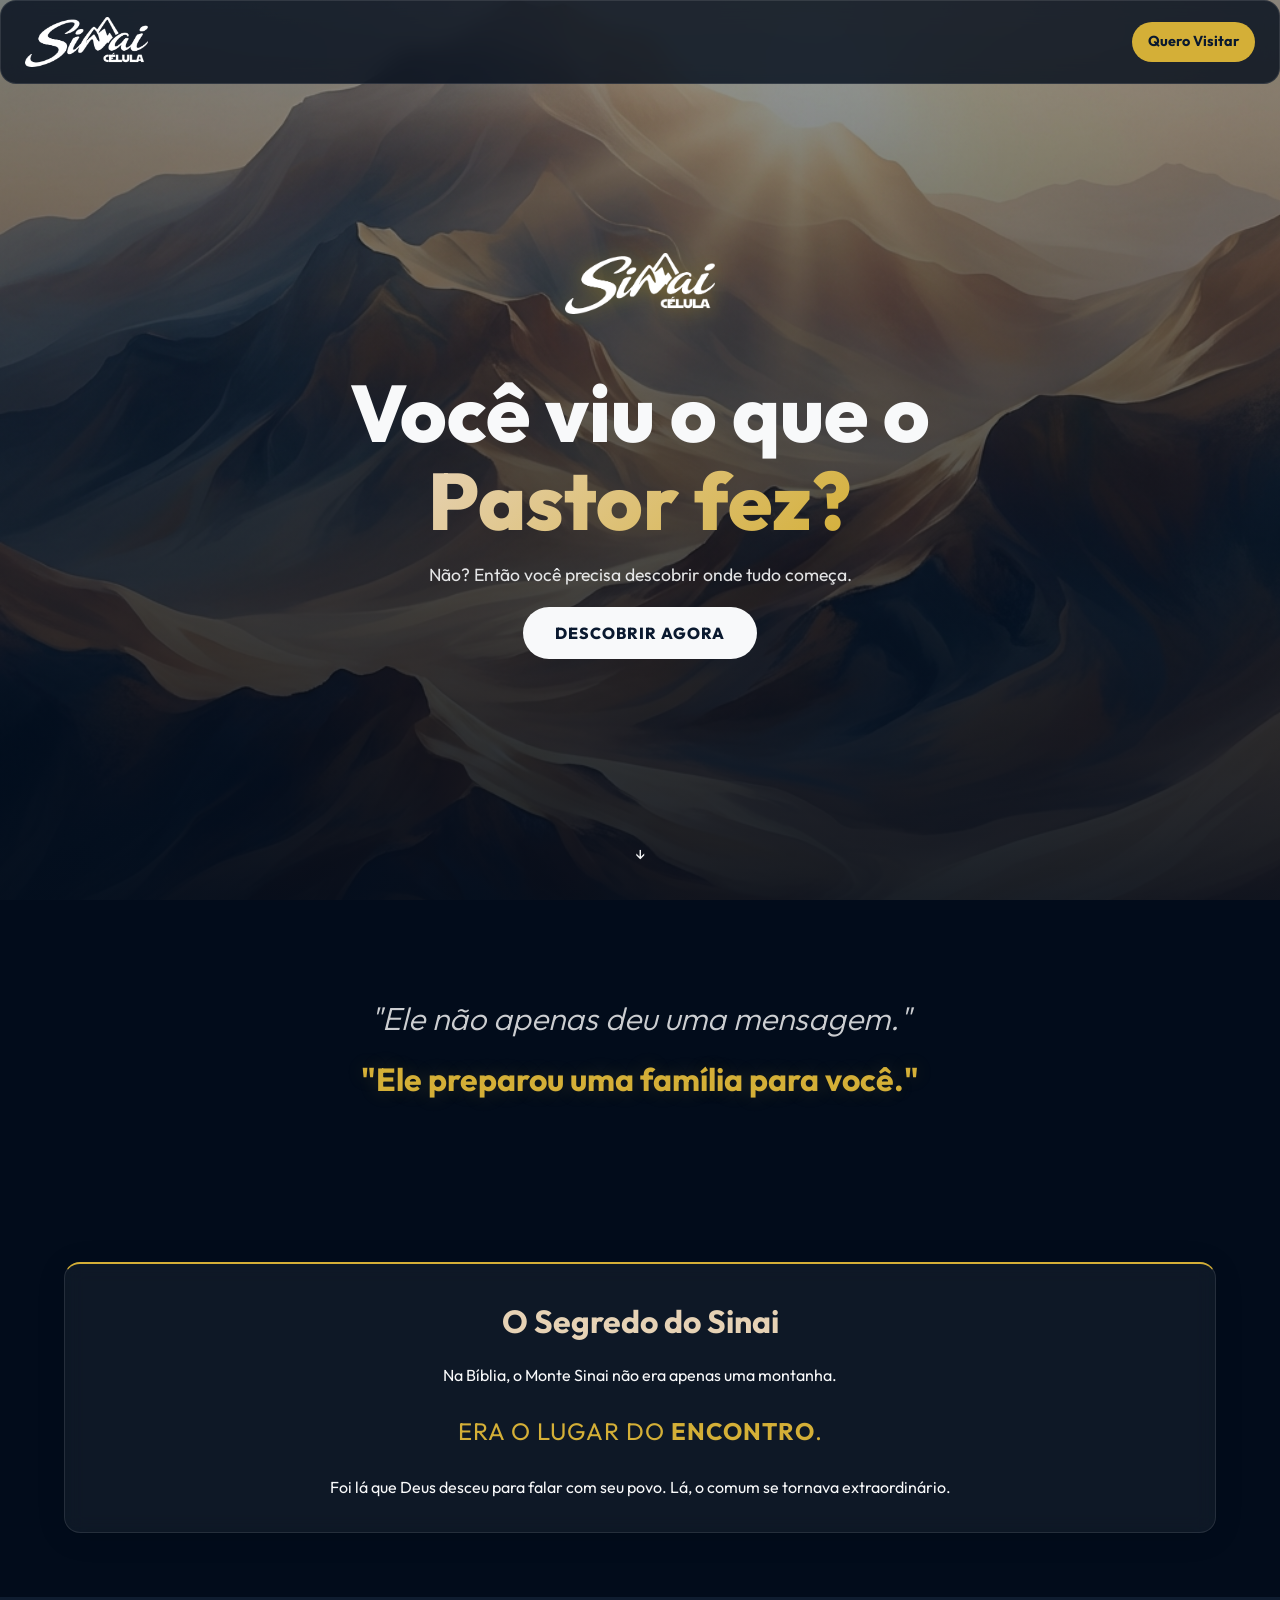
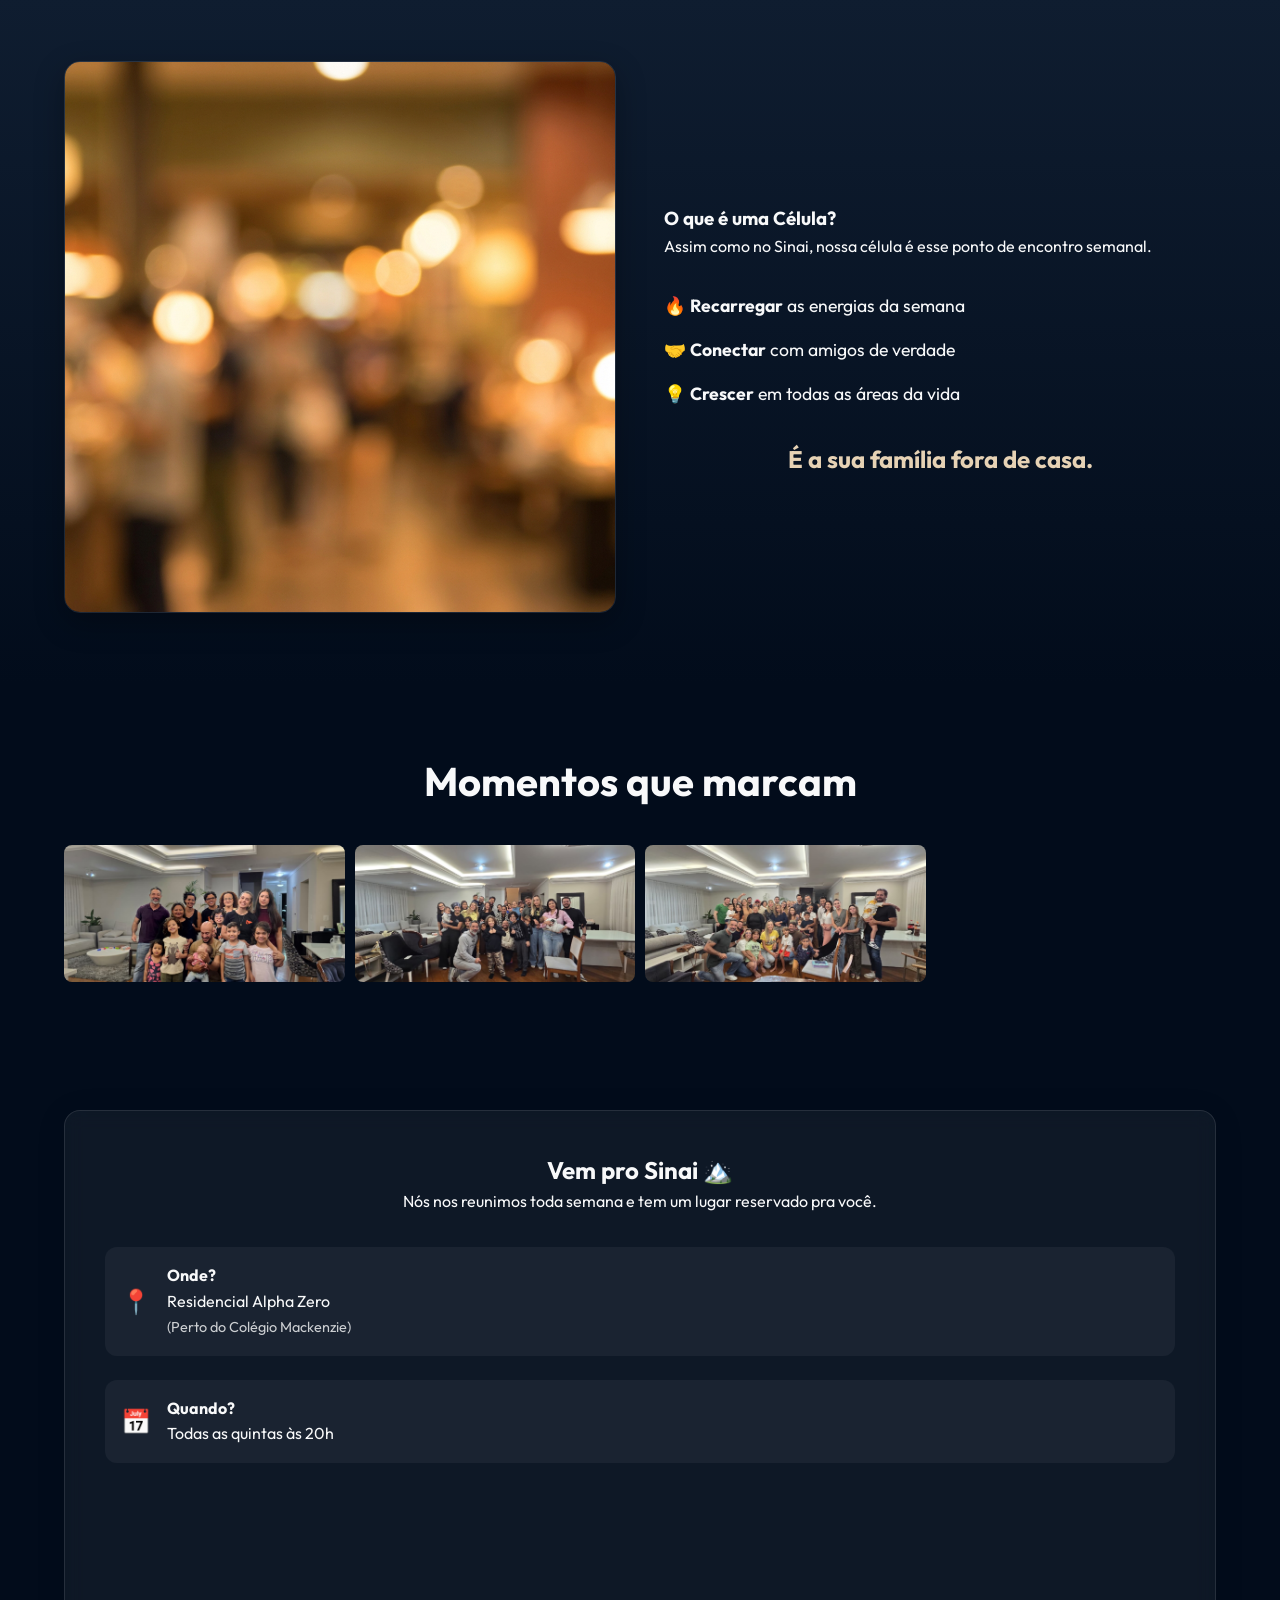
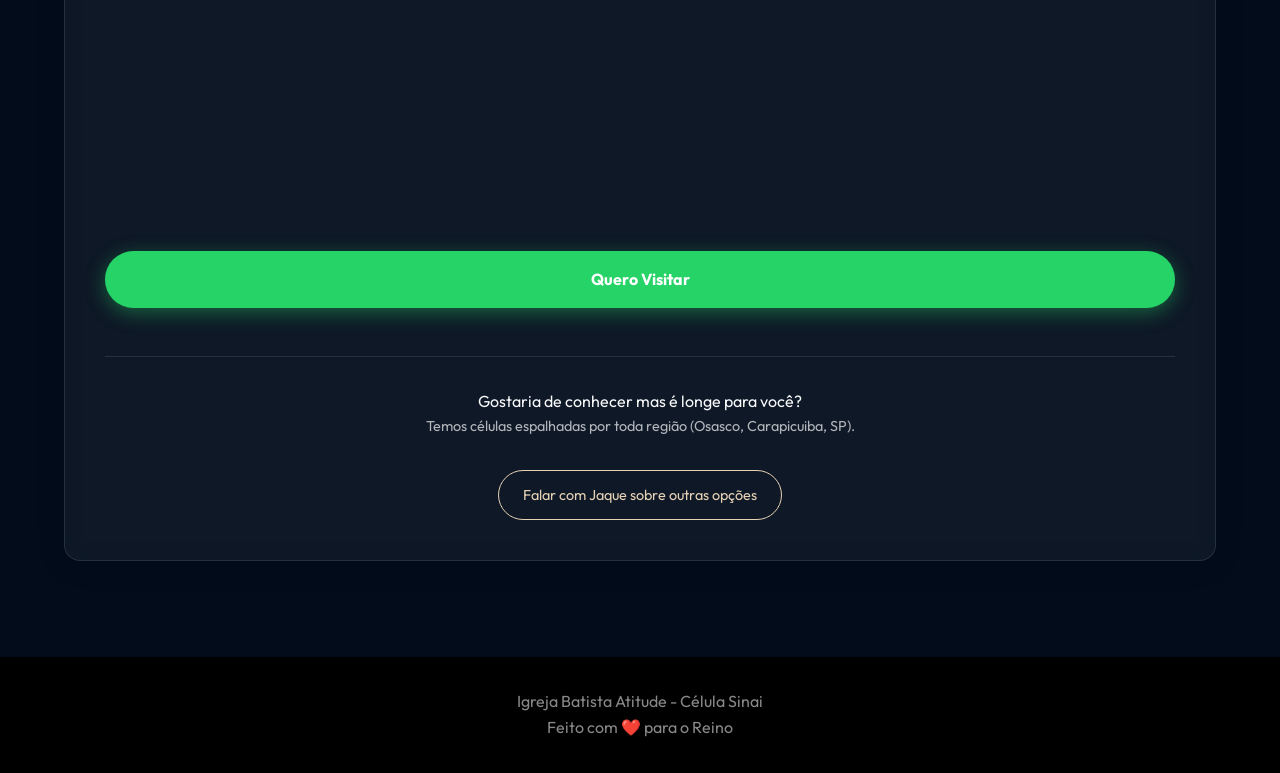
==== index.html @ a6bfd2cb "Initial commit: Sinai Website Project" ====
<!DOCTYPE html>
<html lang="pt-BR">

<head>
    <meta charset="UTF-8">
    <meta name="viewport" content="width=device-width, initial-scale=1.0">
    <title>Célula Sinai - Igreja Batista Atitude</title>

    <!-- Google Fonts -->
    <link rel="preconnect" href="https://fonts.googleapis.com">
    <link rel="preconnect" href="https://fonts.gstatic.com" crossorigin>
    <link href="https://fonts.googleapis.com/css2?family=Outfit:wght@300;400;600;800&display=swap" rel="stylesheet">

    <!-- CSS -->
    <link rel="stylesheet" href="style.css">
</head>

<body>

    <!-- Navigation -->
    <nav class="navbar glass">
        <div class="logo">
            <img src="assets/images/Logo_sinai_escuro-removebg-preview.png" alt="Sinai" class="nav-logo-img">
        </div>
        <a href="#" onclick="openContactModal()" class="btn-visit">Quero Visitar</a>
    </nav>

    <!-- Hero Section -->
    <header class="hero" id="home">
        <div class="hero-overlay"></div>
        <div class="hero-content">
            <!-- Logo in Hero for impact -->
            <img src="assets/images/Logo_sinai_escuro-removebg-preview.png" alt="Logo Sinai" class="hero-logo fade-in">

            <h1 class="fade-in delay-100">Você viu o que o <br> <span class="text-gradient">Pastor fez?</span></h1>
            <p class="fade-in delay-200">Não? Então você precisa descobrir onde tudo começa.</p>
            <div class="cta-group fade-in delay-300">
                <a href="#revelacao" class="btn-primary">Descobrir Agora</a>
            </div>
        </div>
        <div class="scroll-indicator">
            <span class="scroll-arrow">↓</span>
        </div>
    </header>

    <!-- The Reveal Section (New) -->
    <section id="revelacao" class="reveal-section text-center">
        <div class="container">
            <h2 class="reveal-text slide-up">"Ele não apenas deu uma mensagem."</h2>
            <h2 class="reveal-text highlight-gold slide-up delay-200">"Ele preparou uma família para você."</h2>
        </div>
    </section>

    <!-- Story Section -->
    <section class="story-section">
        <div class="container">
            <div class="card glass text-center slide-up">
                <h2>O Segredo do Sinai</h2>
                <p>Na Bíblia, o Monte Sinai não era apenas uma montanha.</p>
                <div class="highlight-text">Era o lugar do <strong>ENCONTRO</strong>.</div>
                <p>Foi lá que Deus desceu para falar com seu povo. Lá, o comum se tornava extraordinário.</p>
            </div>
        </div>
    </section>

    <!-- Concept Section -->
    <section class="concept-section">
        <div class="container">
            <div class="split-layout">
                <div class="image-wrapper slide-right">
                    <img src="assets/images/community-bg.png" alt="Comunidade acolhedora" class="rounded-img">
                </div>
                <div class="text-wrapper slide-left">
                    <h3>O que é uma Célula?</h3>
                    <p>Assim como no Sinai, nossa célula é esse ponto de encontro semanal.</p>
                    <ul class="feature-list">
                        <li>🔥 <strong>Recarregar</strong> as energias da semana</li>
                        <li>🤝 <strong>Conectar</strong> com amigos de verdade</li>
                        <li>💡 <strong>Crescer</strong> em todas as áreas da vida</li>
                    </ul>
                    <p class="final-punch">É a sua família fora de casa.</p>
                </div>
            </div>
        </div>
    </section>

    <!-- Gallery Section -->
    <section id="galeria" class="gallery-section">
        <div class="container">
            <h2 class="section-title">Momentos que marcam</h2>
            <div class="gallery-grid">
                <!-- Real Photos with Lightbox -->
                <div class="gallery-item" onclick="openLightbox(this.querySelector('img').src)">
                    <img src="assets/images/fotos/WhatsApp Image 2026-01-09 at 07.36.38.jpeg" alt="Momento Sinai">
                </div>
                <div class="gallery-item" onclick="openLightbox(this.querySelector('img').src)">
                    <img src="assets/images/fotos/WhatsApp Image 2026-01-23 at 00.08.09.jpeg" alt="Momento Sinai">
                </div>
                <div class="gallery-item" onclick="openLightbox(this.querySelector('img').src)">
                    <img src="assets/images/fotos/WhatsApp Image 2026-01-29 at 21.45.31.jpeg" alt="Momento Sinai">
                </div>
            </div>
        </div>
    </section>

    <!-- Call to Action / Info -->
    <section id="contato" class="info-section">
        <div class="container">
            <div class="card glass info-card">
                <h2>Vem pro Sinai 🏔️</h2>
                <p>Nós nos reunimos toda semana e tem um lugar reservado pra você.</p>

                <div class="info-details">
                    <div class="detail-item">
                        <span class="icon">📍</span>
                        <div>
                            <strong>Onde?</strong>
                            <p>Residencial Alpha Zero<br><span style="font-size: 0.9em; opacity: 0.8">(Perto do Colégio
                                    Mackenzie)</span></p>
                        </div>
                    </div>
                    <div class="detail-item">
                        <span class="icon">📅</span>
                        <div>
                            <strong>Quando?</strong>
                            <p>Todas as quintas às 20h</p>
                        </div>
                    </div>
                </div>

                <!-- Google Maps Embed -->
                <div class="map-container fade-in">
                    <iframe
                        src="https://maps.google.com/maps?q=-23.486076214986138,-46.83872260079768&hl=pt-br&z=16&output=embed"
                        width="100%" height="300" style="border:0; border-radius: 12px; margin-bottom: 2rem;"
                        allowfullscreen="" loading="lazy"></iframe>
                </div>

                <a href="#" onclick="openContactModal()" class="btn-whatsapp">
                    Quero Visitar
                </a>

                <!-- Other Locations -->
                <div class="other-locations">
                    <p>Gostaria de conhecer mas é longe para você?</p>
                    <p class="small-text">Temos células espalhadas por toda região (Osasco, Carapicuiba, SP).</p>
                    <a href="https://wa.me/5561984017019?text=Gostaria%20de%20conhecer%20uma%20celula%2C%20mas%20a%20Sinai%20fica%20longe%20para%20mim%2C%20quais%20s%C3%A3o%20as%20outras%20op%C3%A7%C3%B5es%3F"
                        class="btn-secondary">
                        Falar com Jaque sobre outras opções
                    </a>
                </div>
            </div>
        </div>
    </section>

    <footer>
        <div class="container">
            <p>Igreja Batista Atitude - Célula Sinai</p>
            <p class="small">Feito com ❤️ para o Reino</p>
        </div>
    </footer>

    <!-- Modals -->
    <div id="contactModal" class="modal">
        <div class="modal-content glass">
            <span class="close" onclick="closeContactModal()">&times;</span>
            <h3 style="margin-bottom: 1rem; color: var(--primary-gold);">Escolha com quem falar:</h3>
            <div class="contact-list">
                <a href="https://wa.me/5551989107969?text=Ol%C3%A1%2C%20gostaria%20de%20conhecer%20a%20celula%20Sinai%21"
                    class="contact-btn">Maicon</a>
                <a href="https://wa.me/5551991859755?text=Ol%C3%A1%2C%20gostaria%20de%20conhecer%20a%20celula%20Sinai%21"
                    class="contact-btn">Bruna</a>
                <a href="https://wa.me/5561999097477?text=Ol%C3%A1%2C%20gostaria%20de%20conhecer%20a%20celula%20Sinai%21"
                    class="contact-btn">Roberto</a>
                <a href="https://wa.me/5561984017019?text=Ol%C3%A1%2C%20gostaria%20de%20conhecer%20a%20celula%20Sinai%21"
                    class="contact-btn">Jaque</a>
            </div>
        </div>
    </div>

    <div id="lightbox" class="lightbox" onclick="closeLightbox()">
        <span class="close" style="top: 20px; right: 30px; font-size: 40px; color: white;">&times;</span>
        <img class="lightbox-content" id="lightbox-img">
    </div>

    <script src="script.js"></script>
</body>

</html>
---- style.css ----
:root {
    /* Color Palette */
    --primary-gold: #D4AF37;
    /* Gold/Sand */
    --primary-sand: #E6D2B5;
    --dark-blue: #0A192F;
    /* Deep Night Sky */
    --dark-bg: #020c1b;
    /* Almost black */
    --light-text: #F8F9FA;
    --glass-bg: rgba(255, 255, 255, 0.05);
    --glass-border: rgba(255, 255, 255, 0.1);

    --font-main: 'Outfit', sans-serif;
}

* {
    margin: 0;
    padding: 0;
    box-sizing: border-box;
}

body {
    font-family: var(--font-main);
    background-color: var(--dark-bg);
    color: var(--light-text);
    line-height: 1.6;
    overflow-x: hidden;
}

/* Utilities */
.container {
    padding: 0 1.5rem;
    max-width: 1200px;
    margin: 0 auto;
}

.text-gradient {
    background: linear-gradient(135deg, var(--primary-sand), var(--primary-gold));
    -webkit-background-clip: text;
    -webkit-text-fill-color: transparent;
}

.glass {
    background: var(--glass-bg);
    backdrop-filter: blur(10px);
    -webkit-backdrop-filter: blur(10px);
    border: 1px solid var(--glass-border);
    border-radius: 16px;
    box-shadow: 0 4px 30px rgba(0, 0, 0, 0.1);
}

/* Navbar */
.navbar {
    position: fixed;
    top: 0;
    width: 100%;
    padding: 1rem 1.5rem;
    display: flex;
    justify-content: space-between;
    align-items: center;
    z-index: 1000;
    background: rgba(2, 12, 27, 0.8);
    /* Slightly darker for legibility */
    border-bottom: 1px solid var(--glass-border);
}

/* Logo Container Safety */
.logo {
    display: flex;
    align-items: center;
    max-width: 200px;
}

.nav-logo-img {
    height: 50px;
    /* Fixed height for navbar */
    width: auto;
    object-fit: contain;
}

.btn-visit {
    background: var(--primary-gold);
    color: var(--dark-blue);
    padding: 0.5rem 1rem;
    border-radius: 50px;
    text-decoration: none;
    font-weight: 700;
    font-size: 0.9rem;
    transition: transform 0.2s;
}

.btn-visit:hover {
    transform: scale(1.05);
}

/* Hero Section */
.hero {
    height: 100vh;
    width: 100%;
    background-image: url('assets/images/hero-bg.png');
    background-size: cover;
    background-position: center;
    position: relative;
    display: flex;
    flex-direction: column;
    justify-content: center;
    align-items: center;
    text-align: center;
    padding: 0 1rem;
}

.hero-logo {
    max-width: 150px;
    margin-bottom: 3rem;
    filter: drop-shadow(0 0 10px rgba(255, 215, 0, 0.3));
}

.hero-overlay {
    position: absolute;
    top: 0;
    left: 0;
    width: 100%;
    height: 100%;
    background: linear-gradient(to bottom, rgba(2, 12, 27, 0.4), rgba(2, 12, 27, 0.9));
    z-index: 1;
}

.hero-content {
    position: relative;
    z-index: 2;
    max-width: 800px;
    /* Increased for logo space */
}

/* Removed .badge as it's replaced by logo */

.hero h1 {
    font-size: 3rem;
    line-height: 1.1;
    margin-bottom: 1rem;
    font-weight: 800;
}

.hero p {
    font-size: 1.1rem;
    opacity: 0.9;
    margin-bottom: 2rem;
}

.btn-primary {
    background: var(--light-text);
    color: var(--dark-blue);
    padding: 1rem 2rem;
    border-radius: 50px;
    text-decoration: none;
    font-weight: 800;
    text-transform: uppercase;
    letter-spacing: 1px;
    transition: all 0.3s ease;
}

.btn-primary:active {
    transform: scale(0.95);
}

.scroll-indicator {
    position: absolute;
    bottom: 2rem;
    z-index: 2;
    animation: bounce 2s infinite;
}

@keyframes bounce {

    0%,
    20%,
    50%,
    80%,
    100% {
        transform: translateY(0);
    }

    40% {
        transform: translateY(-10px);
    }

    60% {
        transform: translateY(-5px);
    }
}

/* Sections */
section {
    padding: 4rem 0;
}

/* Reveal Section (New) */
.reveal-section {
    padding: 6rem 0;
    background: var(--dark-bg);
}

.reveal-text {
    font-size: 2rem;
    font-weight: 300;
    line-height: 1.4;
    font-style: italic;
    color: rgba(255, 255, 255, 0.8);
}

.highlight-gold {
    color: var(--primary-gold);
    font-weight: 700;
    font-style: normal;
    display: block;
    margin-top: 1rem;
    text-shadow: 0 0 20px rgba(212, 175, 55, 0.2);
}

.story-section .card {
    padding: 2rem;
    border-top: 2px solid var(--primary-gold);
}

.story-section h2 {
    font-size: 2rem;
    margin-bottom: 1rem;
    color: var(--primary-sand);
}

.highlight-text {
    font-size: 1.5rem;
    margin: 1.5rem 0;
    color: var(--primary-gold);
    text-transform: uppercase;
    letter-spacing: 1px;
}

/* Concept Section */
.concept-section {
    background: linear-gradient(to top, var(--dark-bg), #0f1d30);
}

.rounded-img {
    width: 100%;
    border-radius: 16px;
    box-shadow: 0 10px 30px rgba(0, 0, 0, 0.3);
    border: 1px solid var(--glass-border);
}

.feature-list {
    list-style: none;
    margin: 2rem 0;
}

.feature-list li {
    margin-bottom: 1rem;
    font-size: 1.1rem;
}

.final-punch {
    font-size: 1.5rem;
    font-weight: 700;
    text-align: center;
    margin-top: 2rem;
    color: var(--primary-sand);
}

/* Gallery */
.gallery-grid {
    display: grid;
    grid-template-columns: repeat(2, 1fr);
    gap: 10px;
    margin-top: 2rem;
}

.gallery-item img {
    width: 100%;
    height: 100%;
    object-fit: cover;
    border-radius: 8px;
    transition: transform 0.3s;
}

.gallery-item img:hover {
    transform: scale(1.02);
}

.section-title {
    text-align: center;
    font-size: 2.5rem;
    margin-bottom: 2rem;
    color: var(--light-text);
}

.caption {
    margin-top: 1rem;
    opacity: 0.7;
    font-style: italic;
}

.text-center {
    text-align: center;
}

/* Info Section */
.info-section {
    padding-bottom: 6rem;
}

.info-card {
    padding: 2.5rem;
    text-align: center;
}

.info-details {
    margin: 2rem 0;
    text-align: left;
}

.detail-item {
    display: flex;
    align-items: center;
    gap: 1rem;
    margin-bottom: 1.5rem;
    padding: 1rem;
    background: rgba(255, 255, 255, 0.05);
    border-radius: 12px;
}

.icon {
    font-size: 1.5rem;
}

.btn-whatsapp {
    display: block;
    width: 100%;
    background: #25D366;
    color: white;
    padding: 1rem;
    border-radius: 50px;
    text-decoration: none;
    font-weight: 700;
    margin-top: 1rem;
    box-shadow: 0 5px 20px rgba(37, 211, 102, 0.4);
}

/* Footer */
footer {
    padding: 2rem;
    text-align: center;
    background: #000;
    color: #888;
}

/* Animations */
.fade-in {
    opacity: 0;
    transform: translateY(20px);
    transition: all 0.8s ease-out;
}

.slide-up {
    opacity: 0;
    transform: translateY(40px);
    transition: all 0.8s ease-out;
}

.slide-right {
    opacity: 0;
    transform: translateX(-50px);
    transition: all 0.8s ease-out;
}

.slide-left {
    opacity: 0;
    transform: translateX(50px);
    transition: all 0.8s ease-out;
}

.visible {
    opacity: 1;
    transform: translateY(0) translateX(0);
}

.delay-100 {
    transition-delay: 0.1s;
}

.delay-200 {
    transition-delay: 0.2s;
}

.delay-300 {
    transition-delay: 0.3s;
}

/* Responsive Desktop Tweaks */
@media (min-width: 768px) {
    .hero h1 {
        font-size: 5rem;
    }

    .split-layout {
        display: grid;
        grid-template-columns: 1fr 1fr;
        gap: 3rem;
        align-items: center;
    }

    .gallery-grid {
        grid-template-columns: repeat(4, 1fr);
    }
}

/* Modals */
.modal {
    display: none;
    position: fixed;
    z-index: 2000;
    left: 0;
    top: 0;
    width: 100%;
    height: 100%;
    background-color: rgba(0, 0, 0, 0.8);
    align-items: center;
    justify-content: center;
}

.modal-content {
    background: #0f1d30;
    padding: 2rem;
    width: 90%;
    max-width: 400px;
    text-align: center;
    position: relative;
    border: 1px solid var(--primary-gold);
}

.close {
    position: absolute;
    top: 10px;
    right: 20px;
    color: #aaa;
    font-size: 28px;
    font-weight: bold;
    cursor: pointer;
}

.contact-list {
    display: flex;
    flex-direction: column;
    gap: 1rem;
    margin-top: 1.5rem;
}

.contact-btn {
    display: block;
    background: var(--primary-gold);
    color: var(--dark-blue);
    padding: 0.8rem;
    border-radius: 8px;
    text-decoration: none;
    font-weight: 700;
    transition: transform 0.2s;
}

.contact-btn:hover {
    transform: scale(1.02);
}

/* Lightbox */
.lightbox {
    display: none;
    position: fixed;
    z-index: 3000;
    padding-top: 50px;
    left: 0;
    top: 0;
    width: 100%;
    height: 100%;
    background-color: rgba(0, 0, 0, 0.9);
}

.lightbox-content {
    margin: auto;
    display: block;
    max-width: 90%;
    max-height: 80vh;
    border-radius: 8px;
    box-shadow: 0 0 20px rgba(0, 0, 0, 0.5);
    animation: zoom 0.6s;
}

@keyframes zoom {
    from {
        transform: scale(0)
    }

    to {
        transform: scale(1)
    }
}

/* Other Locations */
.other-locations {
    margin-top: 3rem;
    padding-top: 2rem;
    border-top: 1px solid var(--glass-border);
}

.small-text {
    font-size: 0.9rem;
    opacity: 0.7;
    margin-bottom: 1rem;
}

.btn-secondary {
    display: inline-block;
    border: 1px solid var(--primary-sand);
    color: var(--primary-sand);
    padding: 0.8rem 1.5rem;
    border-radius: 50px;
    text-decoration: none;
    font-size: 0.9rem;
    margin-top: 1rem;
    transition: all 0.3s;
}

.btn-secondary:hover {
    background: var(--primary-sand);
    color: var(--dark-blue);
}

/* Gallery Center Fix */
.gallery-grid {
    justify-content: center;
}

.gallery-item {
    cursor: pointer;
}
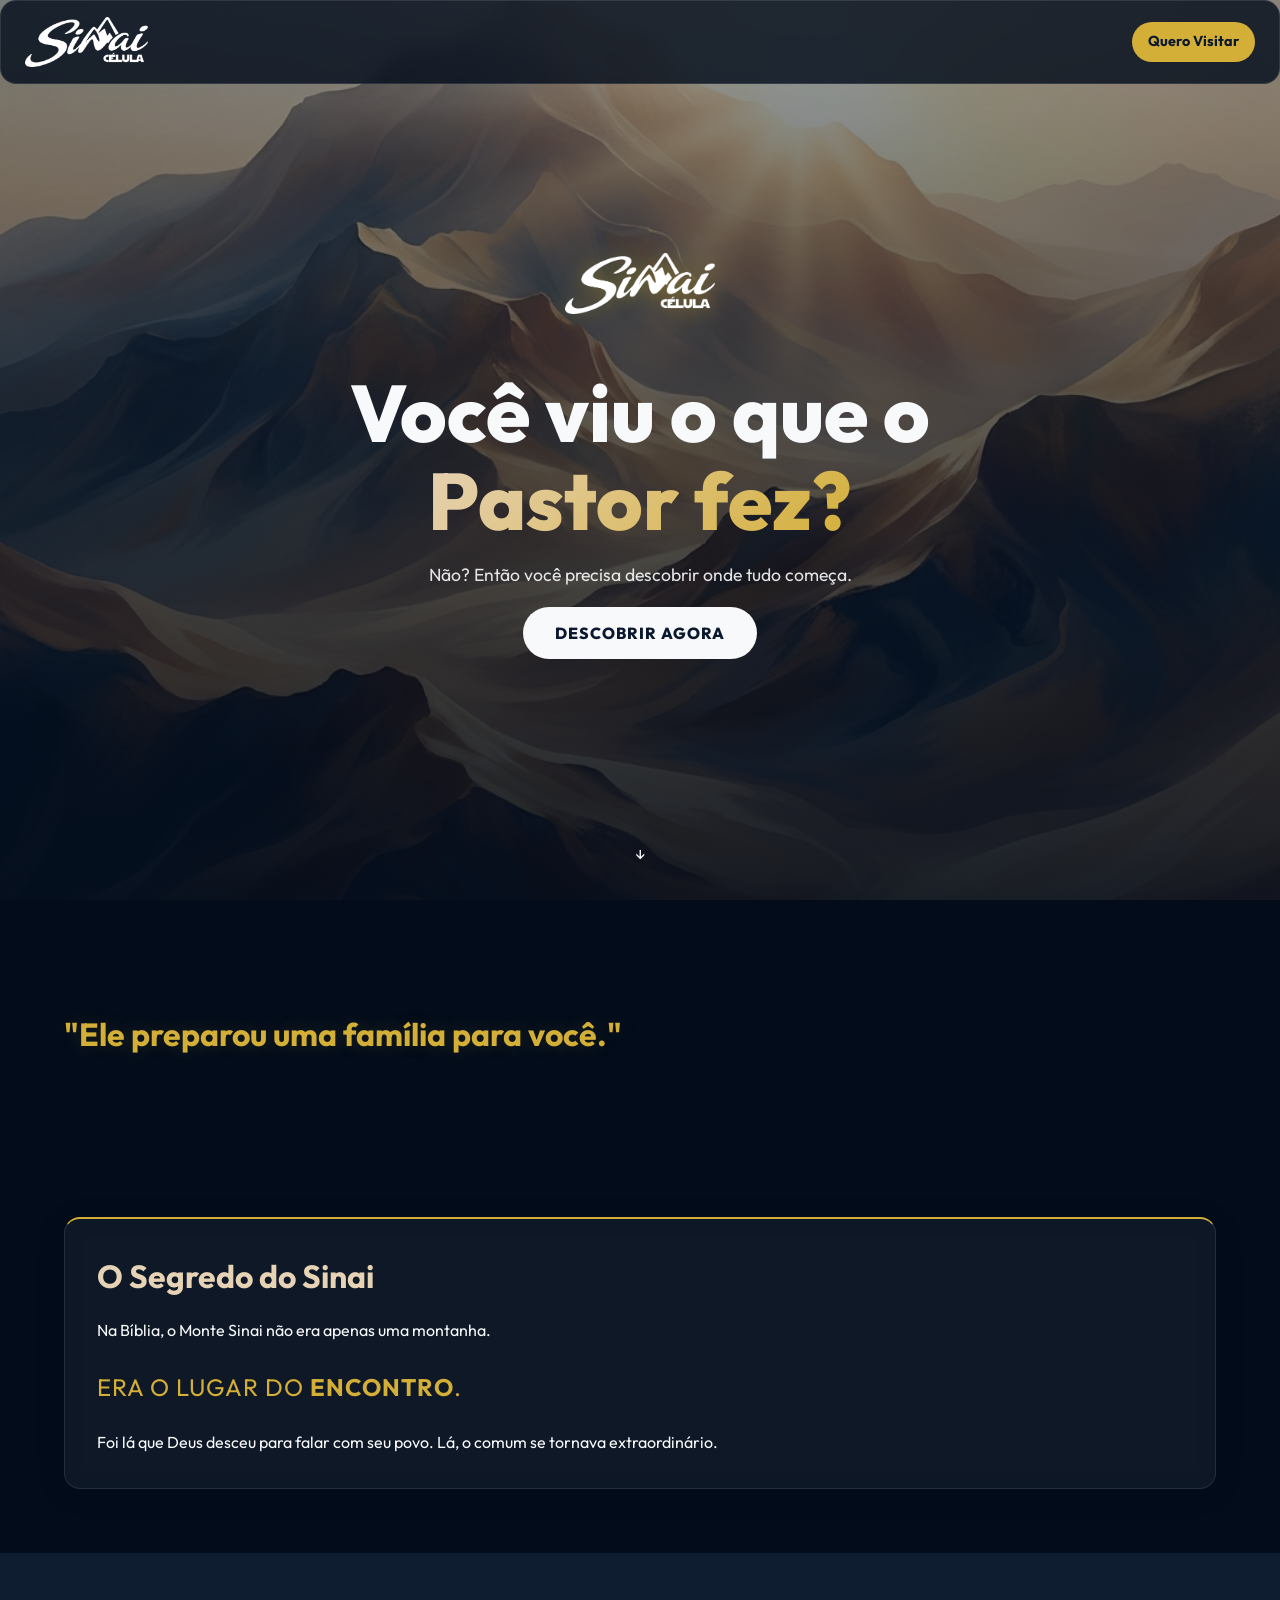
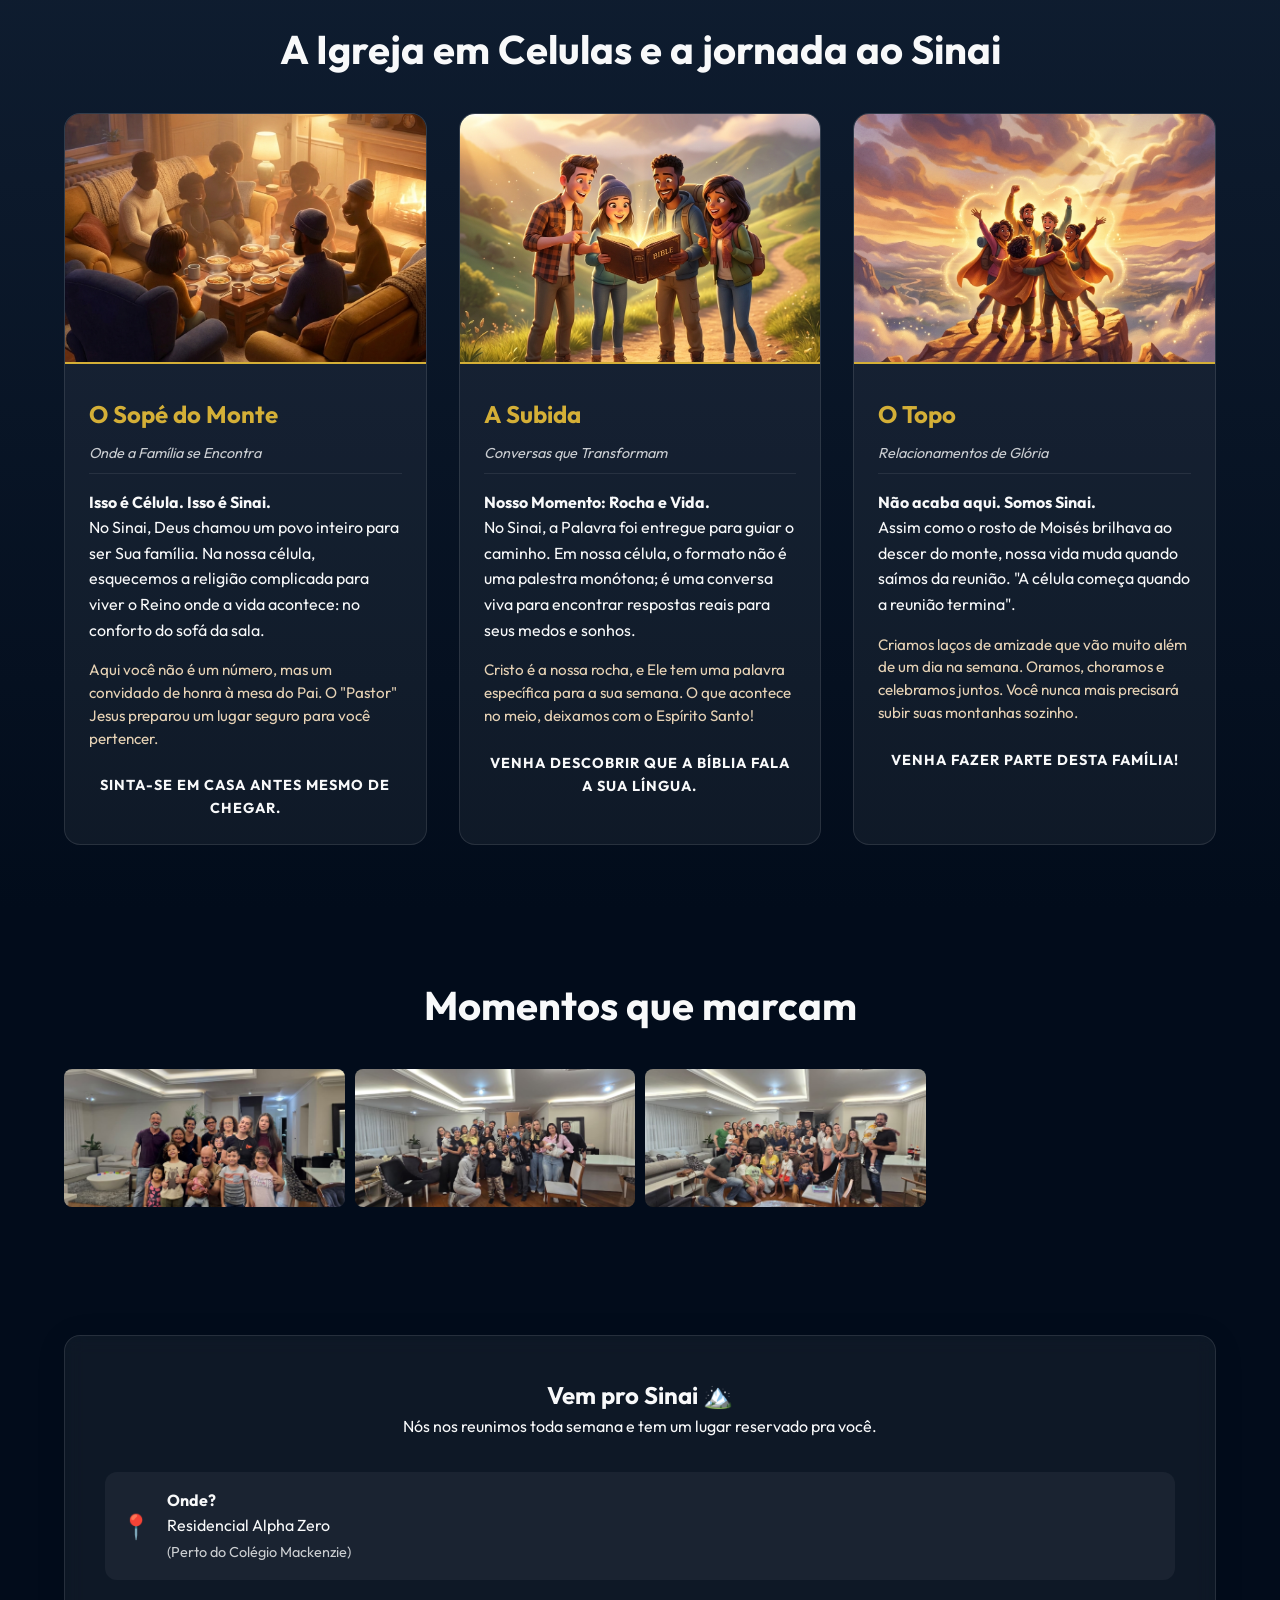
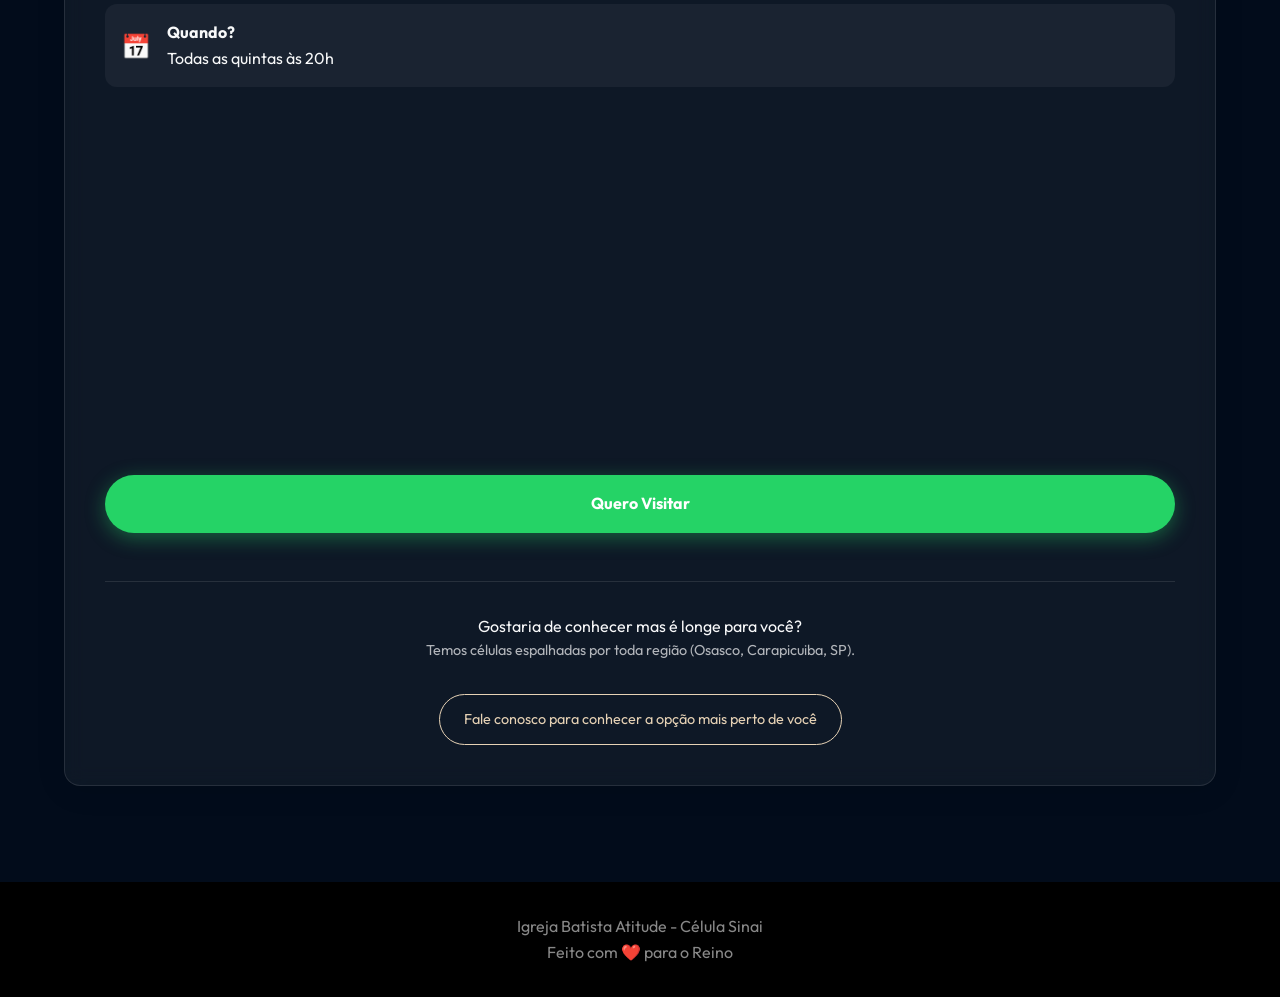
==== commit 83fc5681: "Final Content Polish: Update texts and contact button as requested" ====
--- a/index.html
+++ b/index.html
@@ -46,7 +46,6 @@
     <!-- The Reveal Section (New) -->
     <section id="revelacao" class="reveal-section text-center">
         <div class="container">
-            <h2 class="reveal-text slide-up">"Ele não apenas deu uma mensagem."</h2>
             <h2 class="reveal-text highlight-gold slide-up delay-200">"Ele preparou uma família para você."</h2>
         </div>
     </section>
@@ -63,23 +62,60 @@
         </div>
     </section>
 
-    <!-- Concept Section -->
+    <!-- Concept Section (The Journey) -->
     <section class="concept-section">
         <div class="container">
-            <div class="split-layout">
-                <div class="image-wrapper slide-right">
-                    <img src="assets/images/community-bg.png" alt="Comunidade acolhedora" class="rounded-img">
-                </div>
-                <div class="text-wrapper slide-left">
-                    <h3>O que é uma Célula?</h3>
-                    <p>Assim como no Sinai, nossa célula é esse ponto de encontro semanal.</p>
-                    <ul class="feature-list">
-                        <li>🔥 <strong>Recarregar</strong> as energias da semana</li>
-                        <li>🤝 <strong>Conectar</strong> com amigos de verdade</li>
-                        <li>💡 <strong>Crescer</strong> em todas as áreas da vida</li>
-                    </ul>
-                    <p class="final-punch">É a sua família fora de casa.</p>
-                </div>
+            <h2 class="section-title">A Igreja em Celulas e a jornada ao Sinai</h2>
+            <div class="journey-grid">
+
+                <!-- Card 1 -->
+                <div class="journey-card fade-in">
+                    <img src="assets/images/concept/base.png" alt="O Sopé do Monte">
+                    <div class="card-content">
+                        <h3>O Sopé do Monte</h3>
+                        <p class="subtitle">Onde a Família se Encontra</p>
+                        <p><strong>Isso é Célula. Isso é Sinai.</strong></p>
+                        <p>No Sinai, Deus chamou um povo inteiro para ser Sua família. Na nossa célula, esquecemos a
+                            religião complicada para viver o Reino onde a vida acontece: no conforto do sofá da sala.
+                        </p>
+                        <p class="highlight-small">Aqui você não é um número, mas um convidado de honra à mesa do Pai. O
+                            "Pastor" Jesus preparou um lugar seguro para você pertencer.</p>
+                        <p class="cta-text">Sinta-se em casa antes mesmo de chegar.</p>
+                    </div>
+                </div>
+
+                <!-- Card 2 -->
+                <div class="journey-card fade-in delay-100">
+                    <img src="assets/images/concept/climb.png" alt="A Subida">
+                    <div class="card-content">
+                        <h3>A Subida</h3>
+                        <p class="subtitle">Conversas que Transformam</p>
+                        <p><strong>Nosso Momento: Rocha e Vida.</strong></p>
+                        <p>No Sinai, a Palavra foi entregue para guiar o caminho. Em nossa célula, o formato não é uma
+                            palestra monótona; é uma conversa viva para encontrar respostas reais para seus medos e
+                            sonhos.</p>
+                        <p class="highlight-small">Cristo é a nossa rocha, e Ele tem uma palavra específica para a sua
+                            semana. O que acontece no meio, deixamos com o Espírito Santo!</p>
+                        <p class="cta-text">Venha descobrir que a Bíblia fala a sua língua.</p>
+                    </div>
+                </div>
+
+                <!-- Card 3 -->
+                <div class="journey-card fade-in delay-200">
+                    <img src="assets/images/concept/summit.png" alt="O Topo">
+                    <div class="card-content">
+                        <h3>O Topo</h3>
+                        <p class="subtitle">Relacionamentos de Glória</p>
+                        <p><strong>Não acaba aqui. Somos Sinai.</strong></p>
+                        <p>Assim como o rosto de Moisés brilhava ao descer do monte, nossa vida muda quando saímos da
+                            reunião. "A célula começa quando a reunião termina".</p>
+                        <p class="highlight-small">Criamos laços de amizade que vão muito além de um dia na semana.
+                            Oramos, choramos e celebramos juntos. Você nunca mais precisará subir suas montanhas
+                            sozinho.</p>
+                        <p class="cta-text">Venha fazer parte desta família!</p>
+                    </div>
+                </div>
+
             </div>
         </div>
     </section>
@@ -146,7 +182,7 @@
                     <p class="small-text">Temos células espalhadas por toda região (Osasco, Carapicuiba, SP).</p>
                     <a href="https://wa.me/5561984017019?text=Gostaria%20de%20conhecer%20uma%20celula%2C%20mas%20a%20Sinai%20fica%20longe%20para%20mim%2C%20quais%20s%C3%A3o%20as%20outras%20op%C3%A7%C3%B5es%3F"
                         class="btn-secondary">
-                        Falar com Jaque sobre outras opções
+                        Fale conosco para conhecer a opção mais perto de você
                     </a>
                 </div>
             </div>
--- a/style.css
+++ b/style.css
@@ -300,8 +300,75 @@
     font-style: italic;
 }
 
-.text-center {
+/* Concept Section (Journey) */
+.journey-grid {
+    display: grid;
+    grid-template-columns: 1fr;
+    gap: 2rem;
+    margin-top: 2rem;
+}
+
+.journey-card {
+    background: var(--glass-bg);
+    border: 1px solid var(--glass-border);
+    border-radius: 16px;
+    overflow: hidden;
+    transition: transform 0.3s;
+}
+
+.journey-card:hover {
+    transform: translateY(-5px);
+    border-color: var(--primary-gold);
+}
+
+.journey-card img {
+    width: 100%;
+    height: 250px;
+    object-fit: cover;
+    border-bottom: 2px solid var(--primary-gold);
+}
+
+.card-content {
+    padding: 1.5rem;
+    text-align: left;
+}
+
+.card-content h3 {
+    color: var(--primary-gold);
+    font-size: 1.5rem;
+    margin-bottom: 0.5rem;
+}
+
+.subtitle {
+    font-style: italic;
+    font-size: 0.9rem;
+    opacity: 0.8;
+    margin-bottom: 1rem;
+    border-bottom: 1px solid rgba(255, 255, 255, 0.1);
+    padding-bottom: 0.5rem;
+}
+
+.highlight-small {
+    margin: 1rem 0;
+    font-size: 0.95rem;
+    color: var(--primary-sand);
+    line-height: 1.5;
+}
+
+.cta-text {
+    font-weight: 700;
+    color: var(--light-text);
     text-align: center;
+    margin-top: 1.5rem;
+    text-transform: uppercase;
+    font-size: 0.9rem;
+    letter-spacing: 1px;
+}
+
+@media (min-width: 768px) {
+    .journey-grid {
+        grid-template-columns: repeat(3, 1fr);
+    }
 }
 
 /* Info Section */
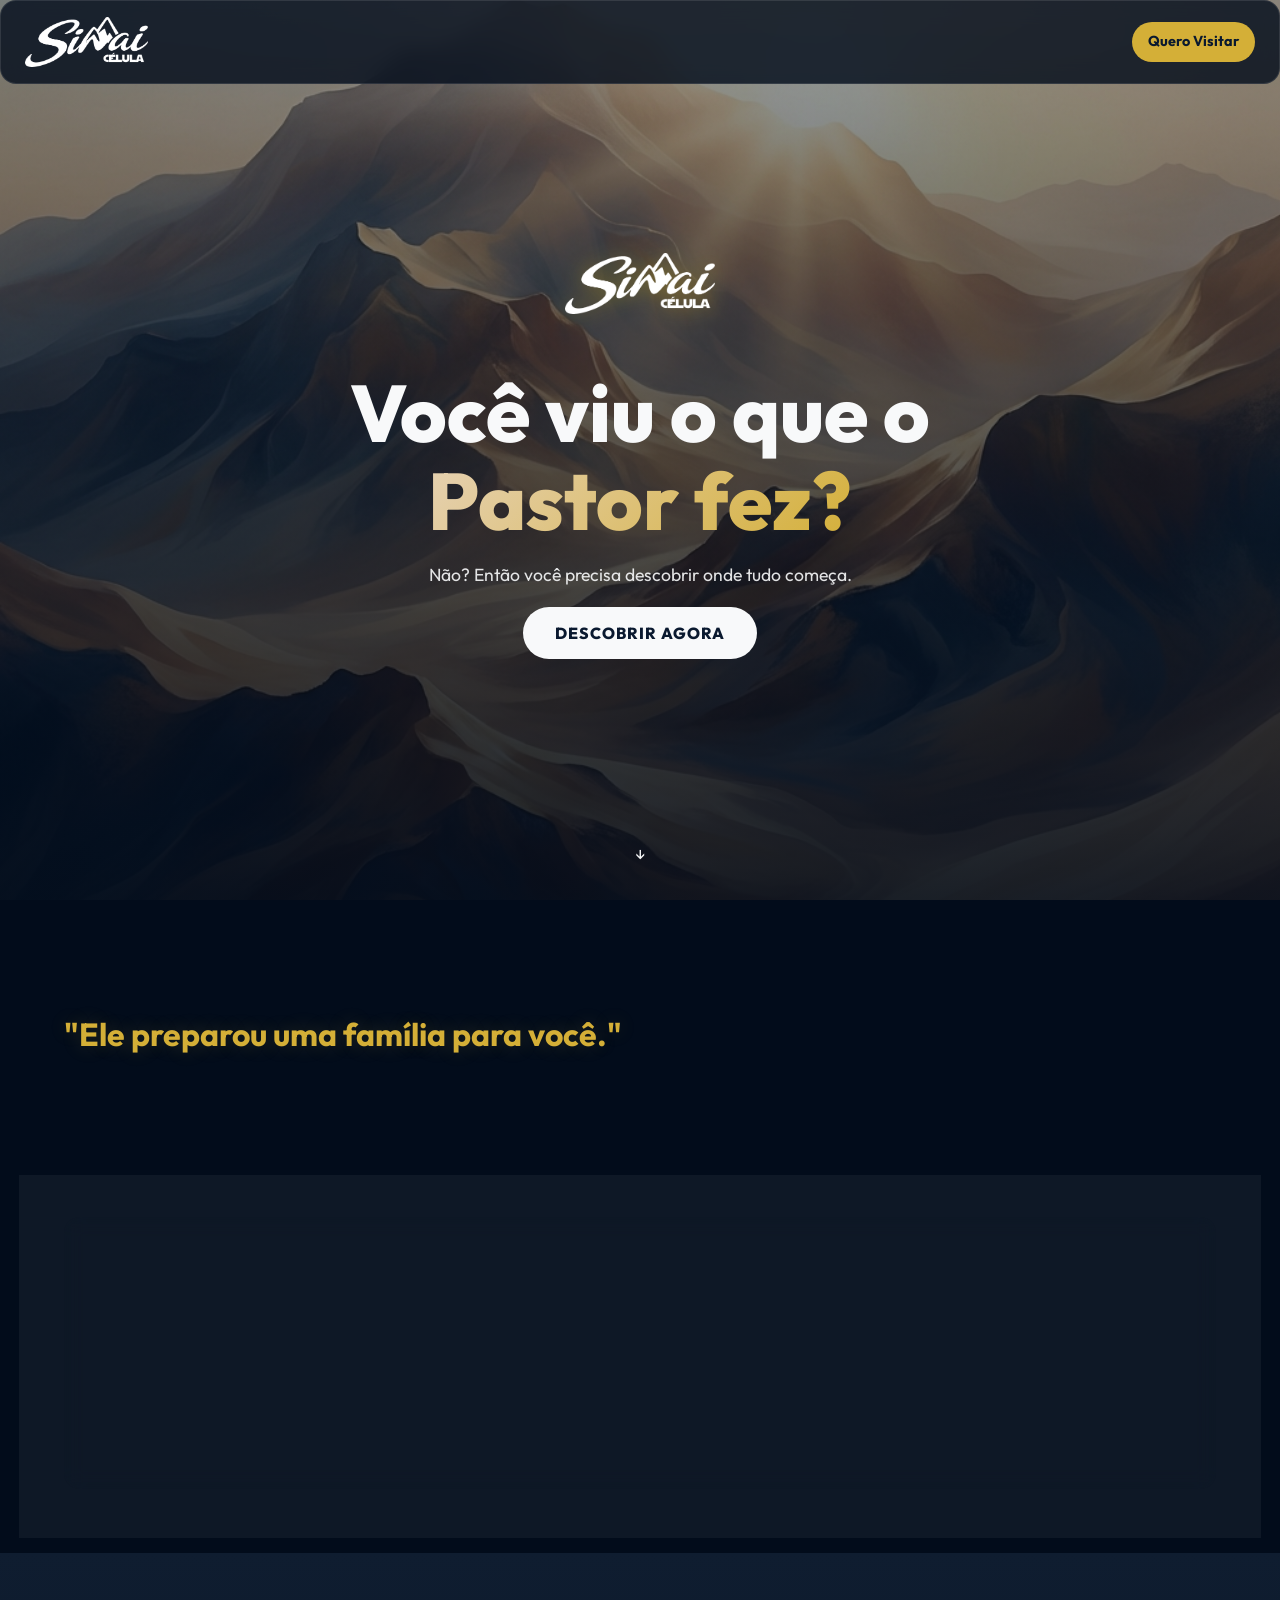
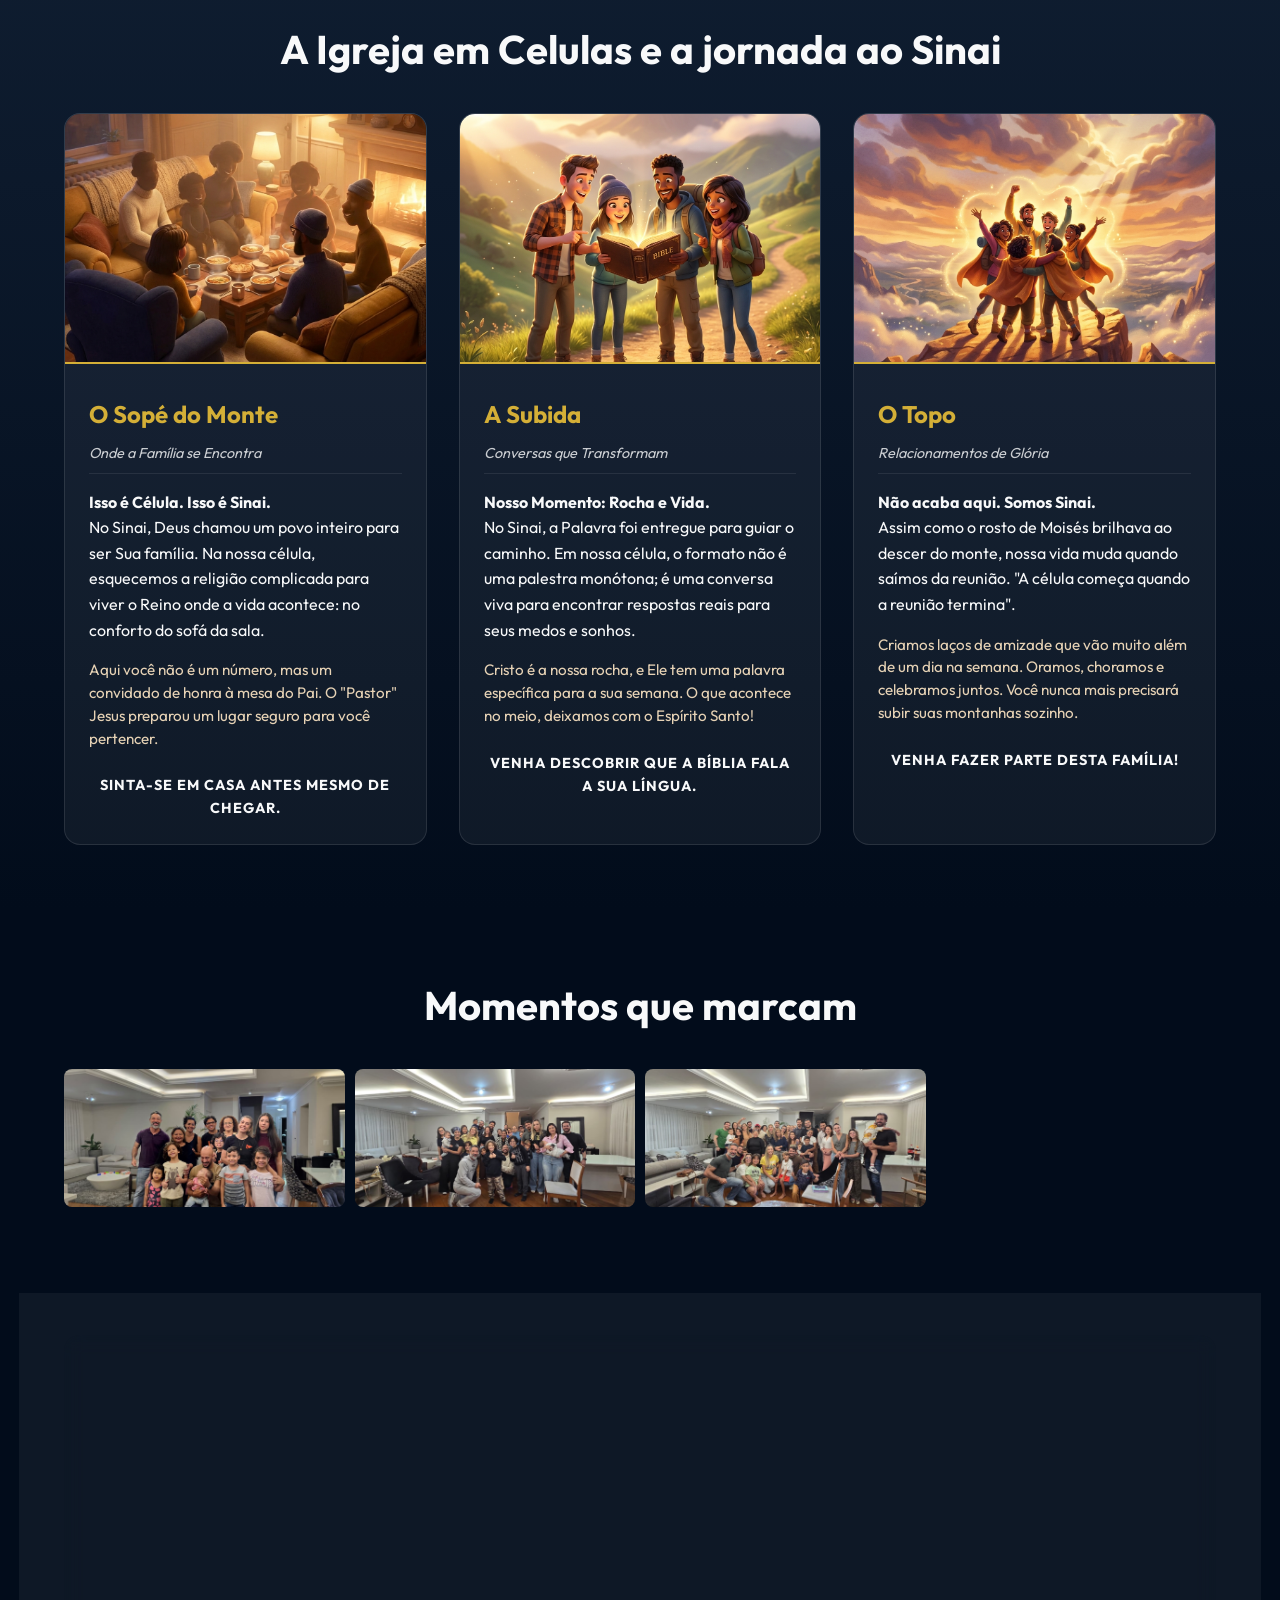
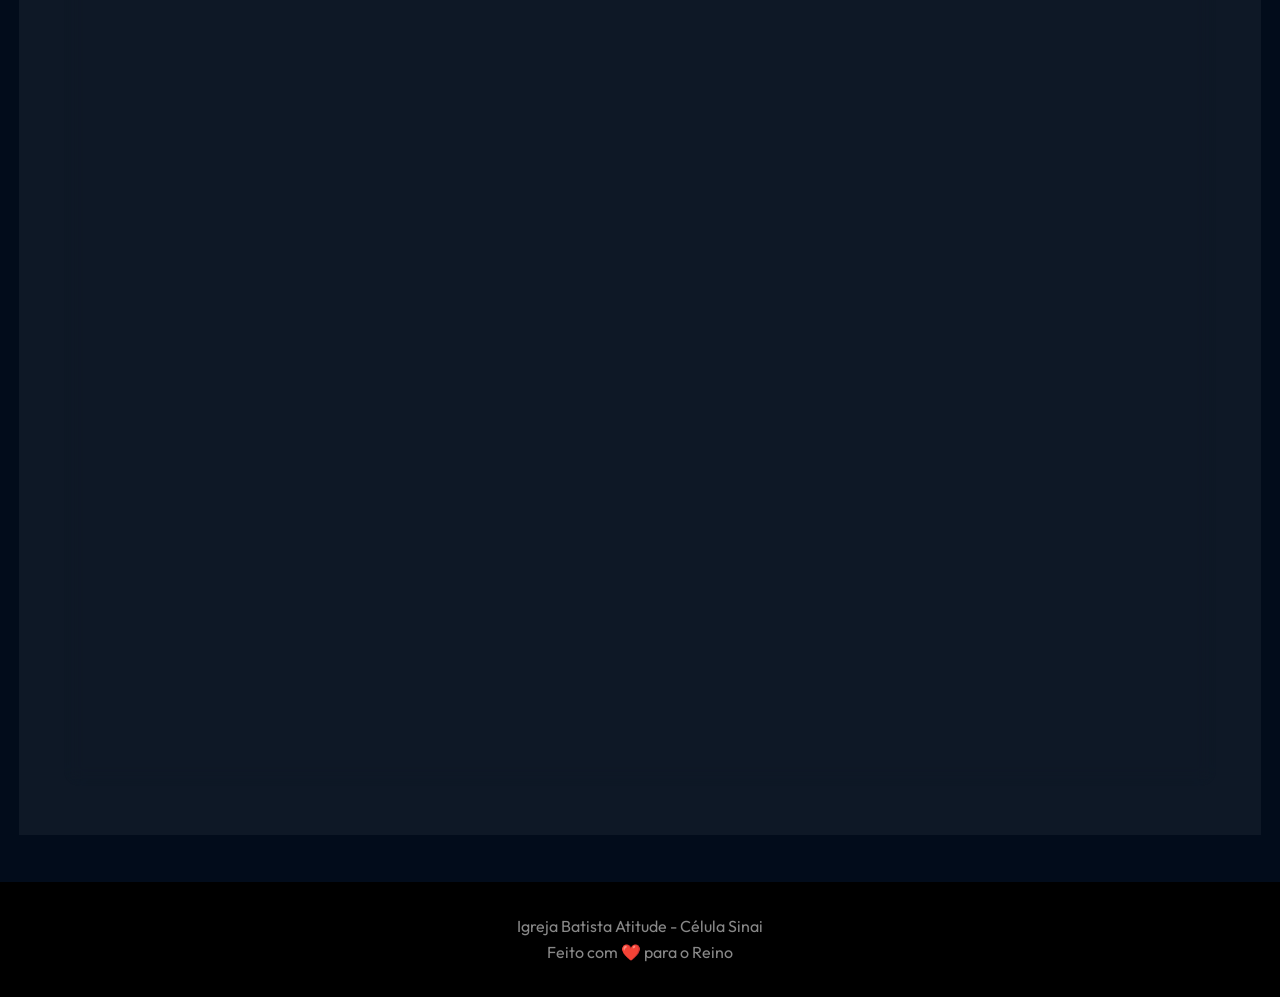
==== commit ac6592fc: "Fix: Correct name spelling (Maicon -> Michael)" ====
--- a/index.html
+++ b/index.html
@@ -203,7 +203,7 @@
             <h3 style="margin-bottom: 1rem; color: var(--primary-gold);">Escolha com quem falar:</h3>
             <div class="contact-list">
                 <a href="https://wa.me/5551989107969?text=Ol%C3%A1%2C%20gostaria%20de%20conhecer%20a%20celula%20Sinai%21"
-                    class="contact-btn">Maicon</a>
+                    class="contact-btn">Michael</a>
                 <a href="https://wa.me/5551991859755?text=Ol%C3%A1%2C%20gostaria%20de%20conhecer%20a%20celula%20Sinai%21"
                     class="contact-btn">Bruna</a>
                 <a href="https://wa.me/5561999097477?text=Ol%C3%A1%2C%20gostaria%20de%20conhecer%20a%20celula%20Sinai%21"
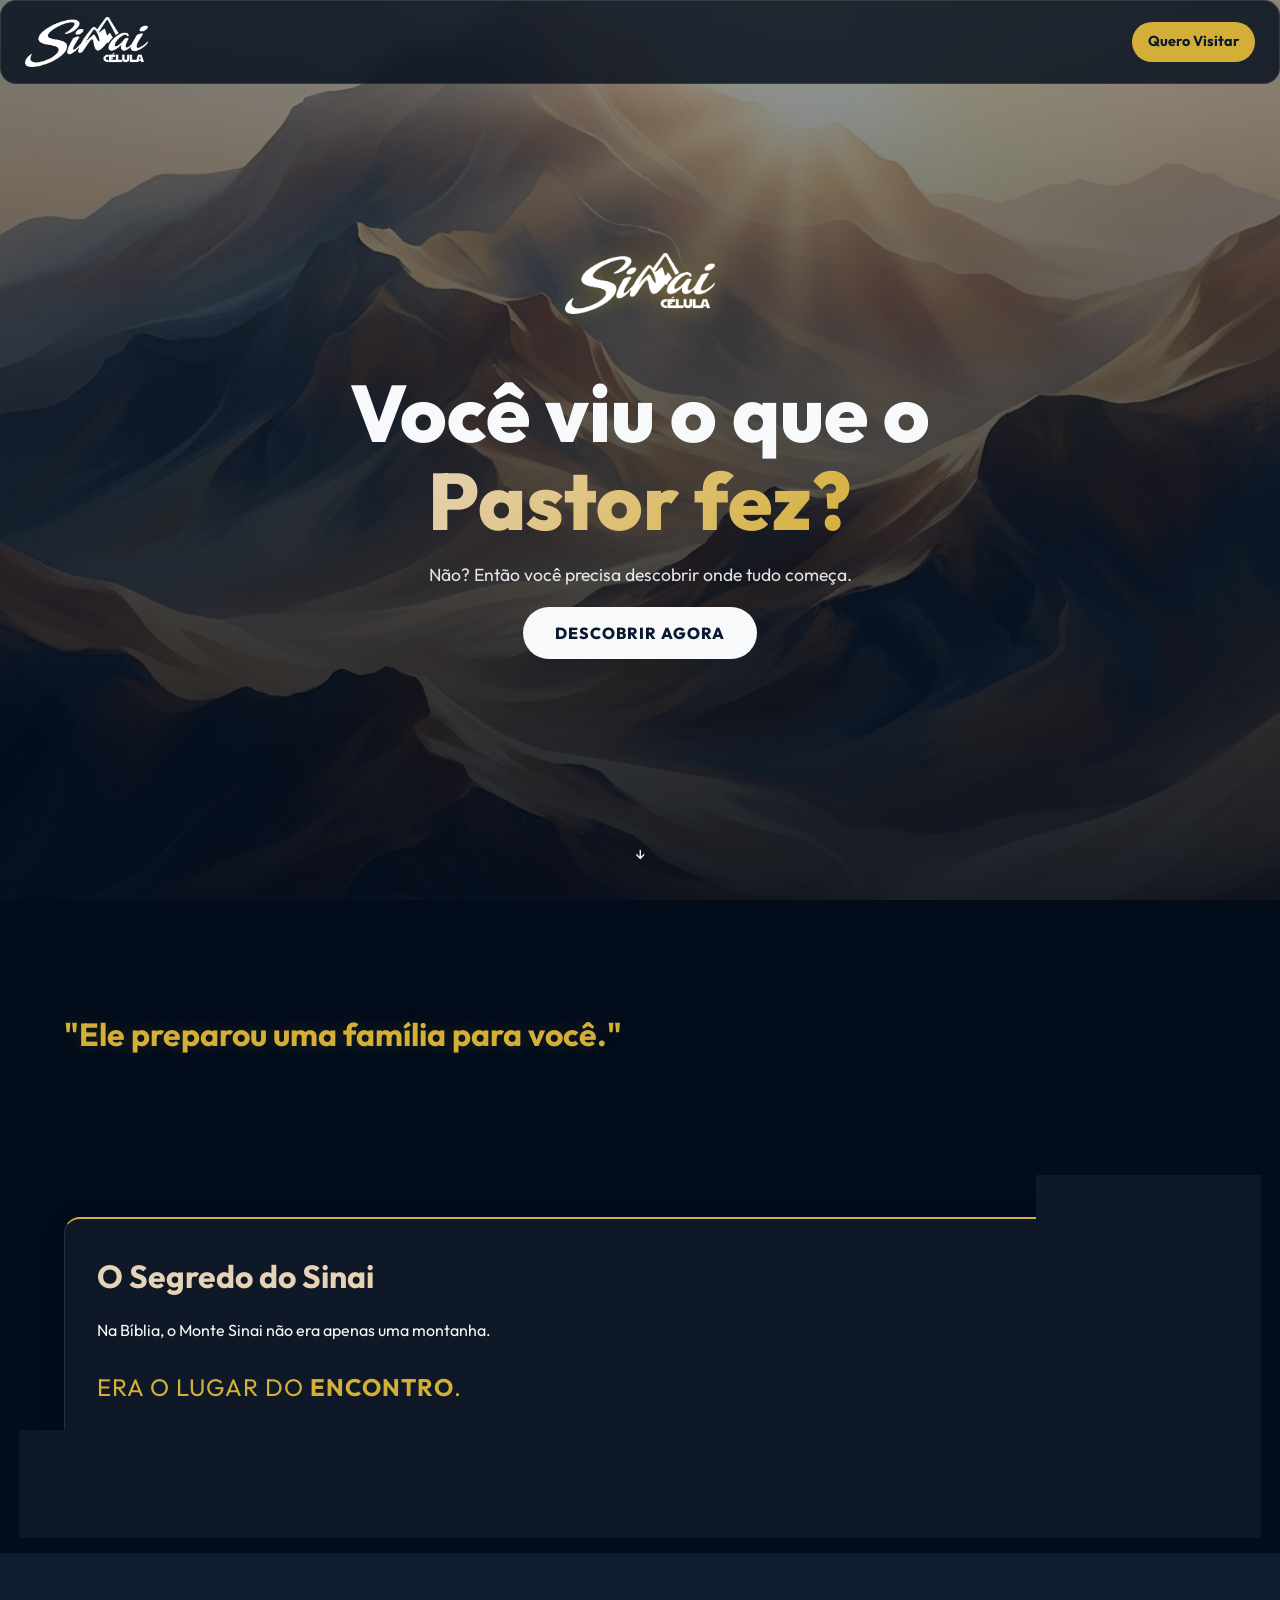
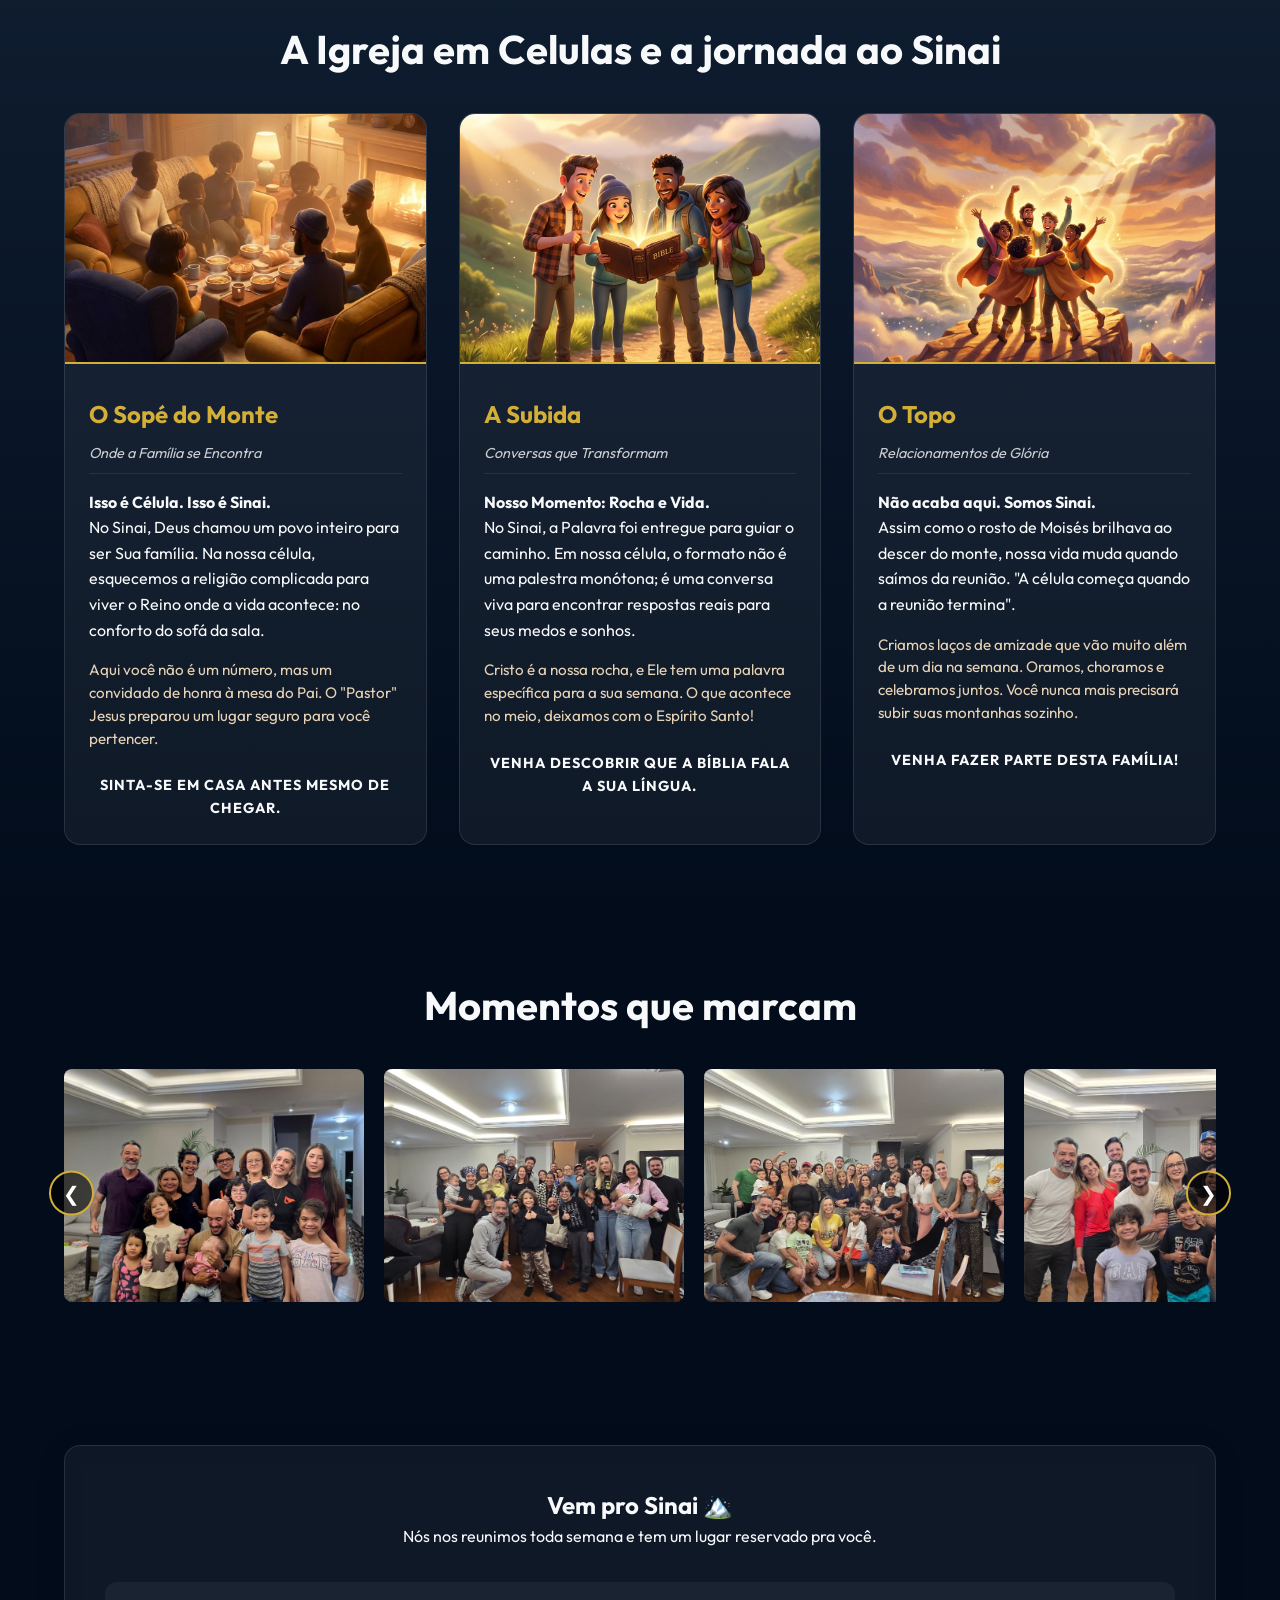
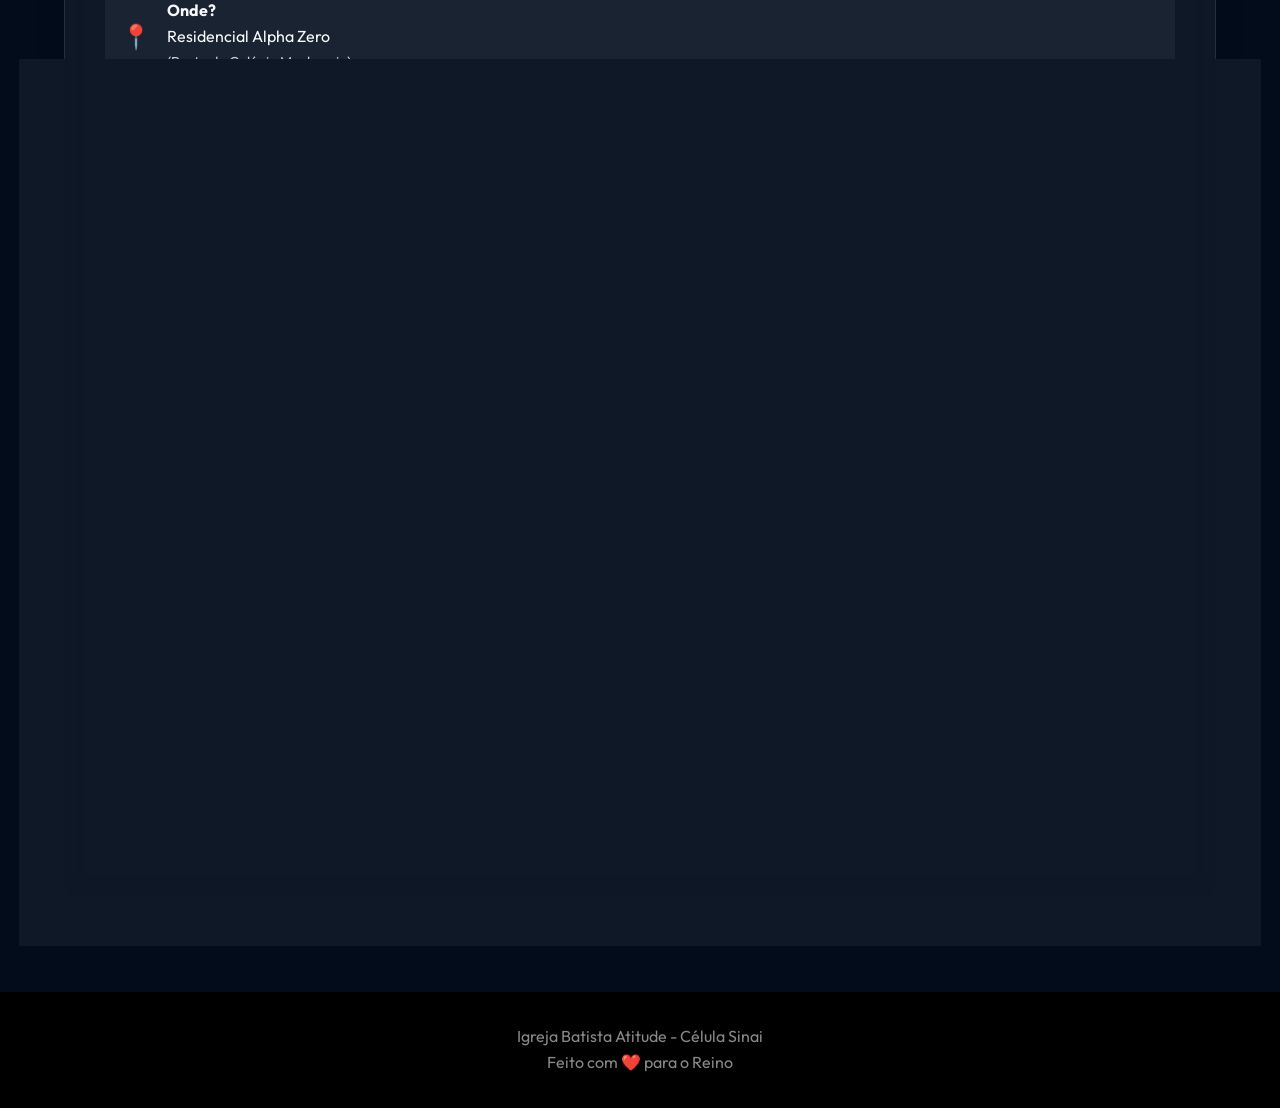
==== commit 3cad91d1: "feat(website): add QR Code, Maps Search, Dynamic Carousel and Layout fixes" ====
--- a/index.html
+++ b/index.html
@@ -124,18 +124,69 @@
     <section id="galeria" class="gallery-section">
         <div class="container">
             <h2 class="section-title">Momentos que marcam</h2>
-            <div class="gallery-grid">
-                <!-- Real Photos with Lightbox -->
-                <div class="gallery-item" onclick="openLightbox(this.querySelector('img').src)">
-                    <img src="assets/images/fotos/WhatsApp Image 2026-01-09 at 07.36.38.jpeg" alt="Momento Sinai">
-                </div>
-                <div class="gallery-item" onclick="openLightbox(this.querySelector('img').src)">
-                    <img src="assets/images/fotos/WhatsApp Image 2026-01-23 at 00.08.09.jpeg" alt="Momento Sinai">
-                </div>
-                <div class="gallery-item" onclick="openLightbox(this.querySelector('img').src)">
-                    <img src="assets/images/fotos/WhatsApp Image 2026-01-29 at 21.45.31.jpeg" alt="Momento Sinai">
-                </div>
-            </div>
+            <div style="position: relative;">
+                <button id="carousel-prev" class="carousel-btn" aria-label="Anterior">&#10094;</button>
+                <div class="gallery-carousel-wrapper">
+                    <!-- Gerado Dinamicamente pelo Javascript a partir de fotos-data.js -->
+                    <div id="dynamic-gallery" class="gallery-carousel"></div>
+                </div>
+                <button id="carousel-next" class="carousel-btn" aria-label="Próximo">&#10095;</button>
+            </div>
+            
+            <!-- Estilos simples para o carrossel (O resto já está no style.css) -->
+            <style>
+                .gallery-carousel-wrapper {
+                    overflow-x: auto;
+                    scroll-behavior: smooth;
+                    scroll-snap-type: x mandatory;
+                    -webkit-overflow-scrolling: touch;
+                    padding-bottom: 15px;
+                }
+                .gallery-carousel-wrapper::-webkit-scrollbar {
+                    height: 8px;
+                }
+                .gallery-carousel-wrapper::-webkit-scrollbar-track {
+                    background: rgba(255, 255, 255, 0.05);
+                    border-radius: 4px;
+                }
+                .gallery-carousel-wrapper::-webkit-scrollbar-thumb {
+                    background: var(--primary-gold);
+                    border-radius: 4px;
+                }
+                .gallery-carousel {
+                    display: flex;
+                    gap: 20px;
+                }
+                .gallery-carousel .gallery-item {
+                    flex: 0 0 auto;
+                    width: 300px;
+                    scroll-snap-align: start;
+                }
+                .carousel-btn {
+                    position: absolute;
+                    top: 50%;
+                    transform: translateY(-50%);
+                    background: rgba(0, 0, 0, 0.6);
+                    color: white;
+                    border: 2px solid var(--primary-gold);
+                    border-radius: 50%;
+                    width: 45px;
+                    height: 45px;
+                    font-size: 20px;
+                    cursor: pointer;
+                    z-index: 10;
+                    display: flex;
+                    justify-content: center;
+                    align-items: center;
+                    transition: all 0.3s;
+                }
+                .carousel-btn:hover {
+                    background: var(--primary-gold);
+                    color: black;
+                }
+                #carousel-prev { left: -15px; }
+                #carousel-next { right: -15px; }
+            </style>
         </div>
     </section>
 
@@ -183,6 +234,10 @@
                     <a href="https://wa.me/5561984017019?text=Gostaria%20de%20conhecer%20uma%20celula%2C%20mas%20a%20Sinai%20fica%20longe%20para%20mim%2C%20quais%20s%C3%A3o%20as%20outras%20op%C3%A7%C3%B5es%3F"
                         class="btn-secondary">
                         Fale conosco para conhecer a opção mais perto de você
+                    </a>
+                    
+                    <a href="mapa.html" class="btn-primary" style="margin-top: 15px;">
+                        Ver outros locais e datas
                     </a>
                 </div>
             </div>
@@ -219,6 +274,7 @@
         <img class="lightbox-content" id="lightbox-img">
     </div>
 
+    <script src="fotos-data.js"></script>
     <script src="script.js"></script>
 </body>
 
